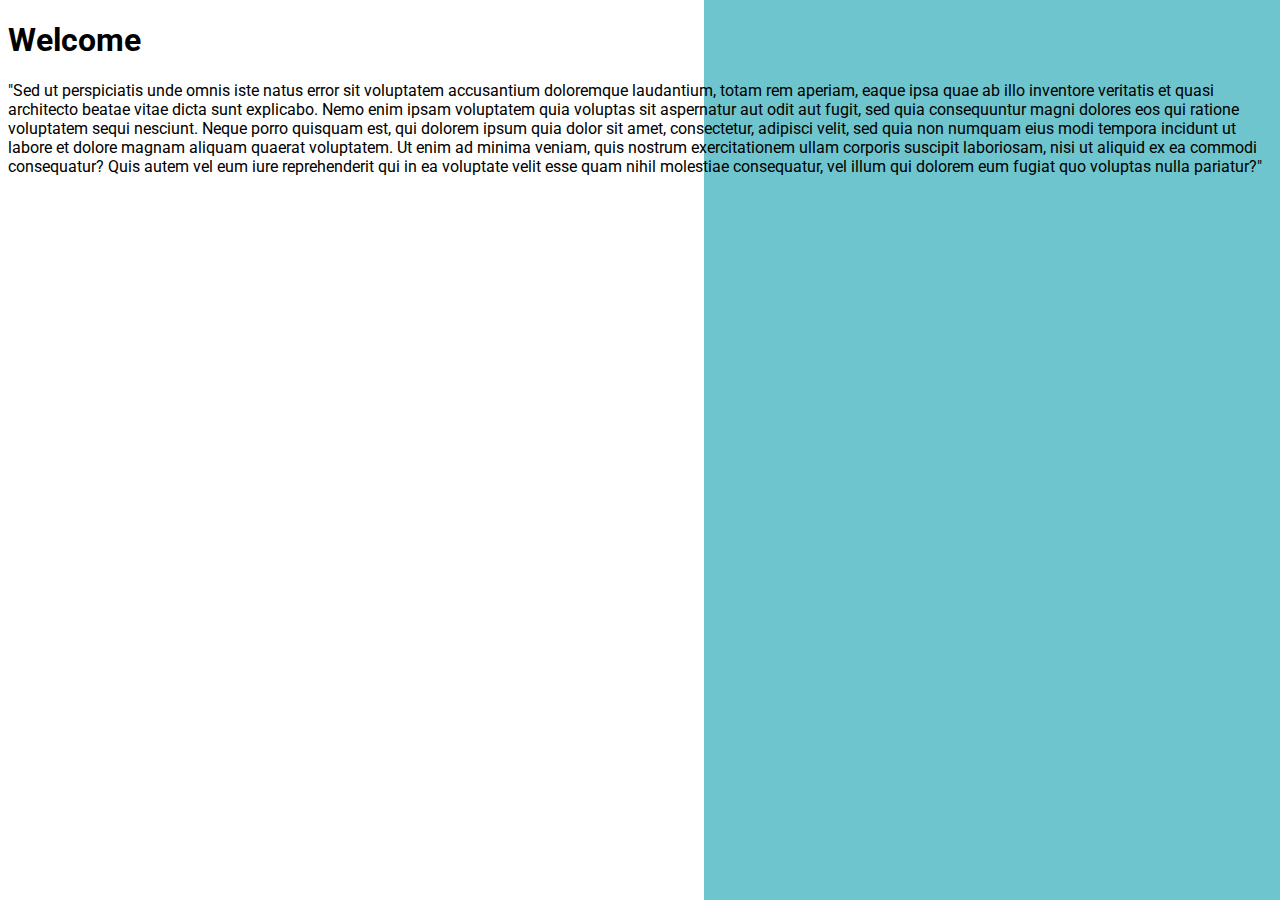
==== index.html @ 60c0a79e "first steps - Hello World" ====
<!DOCTYPE html>
<html lang="en">
<head>
    <meta charset="UTF-8">
    <meta http-equiv="X-UA-Compatible" content="IE=edge">
    <meta name="viewport" content="width=device-width, initial-scale=1.0">
    <link rel="stylesheet" href="css/index.css">
    <link rel="preconnect" href="https://fonts.googleapis.com">
    <link rel="preconnect" href="https://fonts.gstatic.com" crossorigin>
    <link href="https://fonts.googleapis.com/css2?family=Roboto&display=swap" rel="stylesheet">
    <title>Raffle Book</title>
</head>
<body>
    <h1>Welcome</h1>
    
    <p>"Sed ut perspiciatis unde omnis iste natus error sit voluptatem accusantium doloremque laudantium, totam rem aperiam, eaque ipsa quae ab illo inventore veritatis et quasi architecto beatae vitae dicta sunt explicabo. Nemo enim ipsam voluptatem quia voluptas sit aspernatur aut odit aut fugit, sed quia consequuntur magni dolores eos qui ratione voluptatem sequi nesciunt. Neque porro quisquam est, qui dolorem ipsum quia dolor sit amet, consectetur, adipisci velit, sed quia non numquam eius modi tempora incidunt ut labore et dolore magnam aliquam quaerat voluptatem. Ut enim ad minima veniam, quis nostrum exercitationem ullam corporis suscipit laboriosam, nisi ut aliquid ex ea commodi consequatur? Quis autem vel eum iure reprehenderit qui in ea voluptate velit esse quam nihil molestiae consequatur, vel illum qui dolorem eum fugiat quo voluptas nulla pariatur?"</p>
    
</body>
</html>
---- css/index.css ----
body {
    background-image: linear-gradient(to right, white 55%, #6ec5ce 45%);
    font-family: 'Roboto', sans-serif;
}
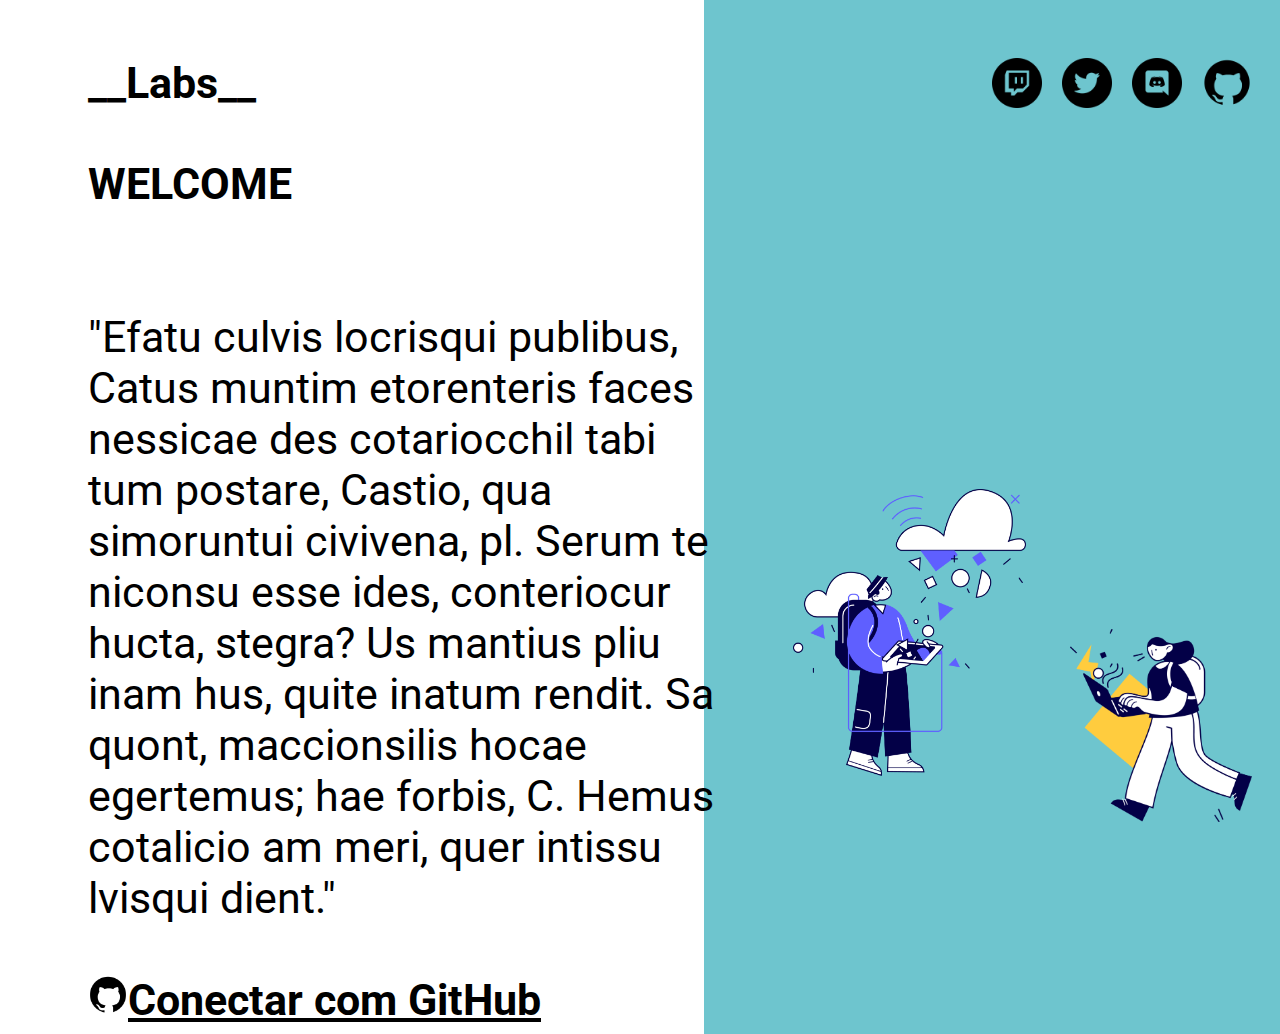
==== commit 13a6d105: "hope it works" ====
--- a/index.html
+++ b/index.html
@@ -11,9 +11,36 @@
     <title>Raffle Book</title>
 </head>
 <body>
-    <h1>Welcome</h1>
-    
-    <p>"Sed ut perspiciatis unde omnis iste natus error sit voluptatem accusantium doloremque laudantium, totam rem aperiam, eaque ipsa quae ab illo inventore veritatis et quasi architecto beatae vitae dicta sunt explicabo. Nemo enim ipsam voluptatem quia voluptas sit aspernatur aut odit aut fugit, sed quia consequuntur magni dolores eos qui ratione voluptatem sequi nesciunt. Neque porro quisquam est, qui dolorem ipsum quia dolor sit amet, consectetur, adipisci velit, sed quia non numquam eius modi tempora incidunt ut labore et dolore magnam aliquam quaerat voluptatem. Ut enim ad minima veniam, quis nostrum exercitationem ullam corporis suscipit laboriosam, nisi ut aliquid ex ea commodi consequatur? Quis autem vel eum iure reprehenderit qui in ea voluptate velit esse quam nihil molestiae consequatur, vel illum qui dolorem eum fugiat quo voluptas nulla pariatur?"</p>
-    
+    <header class="container">
+        <div class="col-left">
+            <b>__Labs__</b>
+        </div>
+        <div class="col-rig">
+            <a href="https://twitter.com/____ninas"><img class="icon"src="css\images\github.png" alt="github"></a>
+            <a href="https://twitter.com/____ninas"><img class="icon" src="css\images\discord.png" alt="discord"></a>
+            <a href="https://twitter.com/____ninas"><img class="icon"src="css\images\twitter.png" alt="twitter"></a>
+            <a href="https://twitter.com/____ninas"><img class="icon" src="css\images\twitch.png" alt="twitch"></a>
+        </div>
+    </header>
+        <div class="container">
+            <div class="col-left"> 
+
+                <b>WELCOME</b> 
+                <br>
+                <br>
+                <br>
+                "Efatu culvis locrisqui publibus, Catus muntim etorenteris faces nessicae des cotariocchil tabi tum postare, Castio, qua simoruntui civivena, pl.
+                Serum te niconsu esse ides, conteriocur hucta, stegra? Us mantius pliu inam hus, quite inatum rendit. Sa quont, maccionsilis hocae egertemus; hae forbis, C. Hemus cotalicio am meri, quer intissu lvisqui dient."
+                <br>
+                <br>
+                <a href="https://twitter.com/____ninas" style="color:black"><img class="icon2" src="css\images\github.png"><b>Conectar com GitHub</b></a>
+            </div>
+            <div class="col-rig">
+                <img class="img1" src="css/images/image1.png">
+                <img class="img2" src="css/images/image2.png">
+                
+            </div>
+        </div>
 </body>
+
 </html>--- a/css/index.css
+++ b/css/index.css
@@ -1,4 +1,53 @@
-body {
+body {   
     background-image: linear-gradient(to right, white 55%, #6ec5ce 45%);
     font-family: 'Roboto', sans-serif;
+        }
+    
+    .col-left{
+    width: 55%;
+    text-align: left;
+    padding-left: 80px;
+    padding-right: 30px;
+    padding-top: 50px;
+    font-size: 270%;
+    
+    
+
+
+        }
+
+.col-rig{
+    width: 45%;
+
+}
+
+.container{
+    display: flex;
+
+
+}
+
+.icon{
+    width: 50px;
+    float: right;
+    padding-top: 50px;
+    padding-right: 20px;
+}
+
+.icon2{
+    width: 40px;
+}
+
+.img1{
+    width: 45%;
+    float: left;
+    padding-left: 40px ;
+    padding-top: 380px;
+}
+
+.img2{
+    width: 35%;
+    float: right;
+    padding-top: 520px;
+    padding-right: 20px;
 }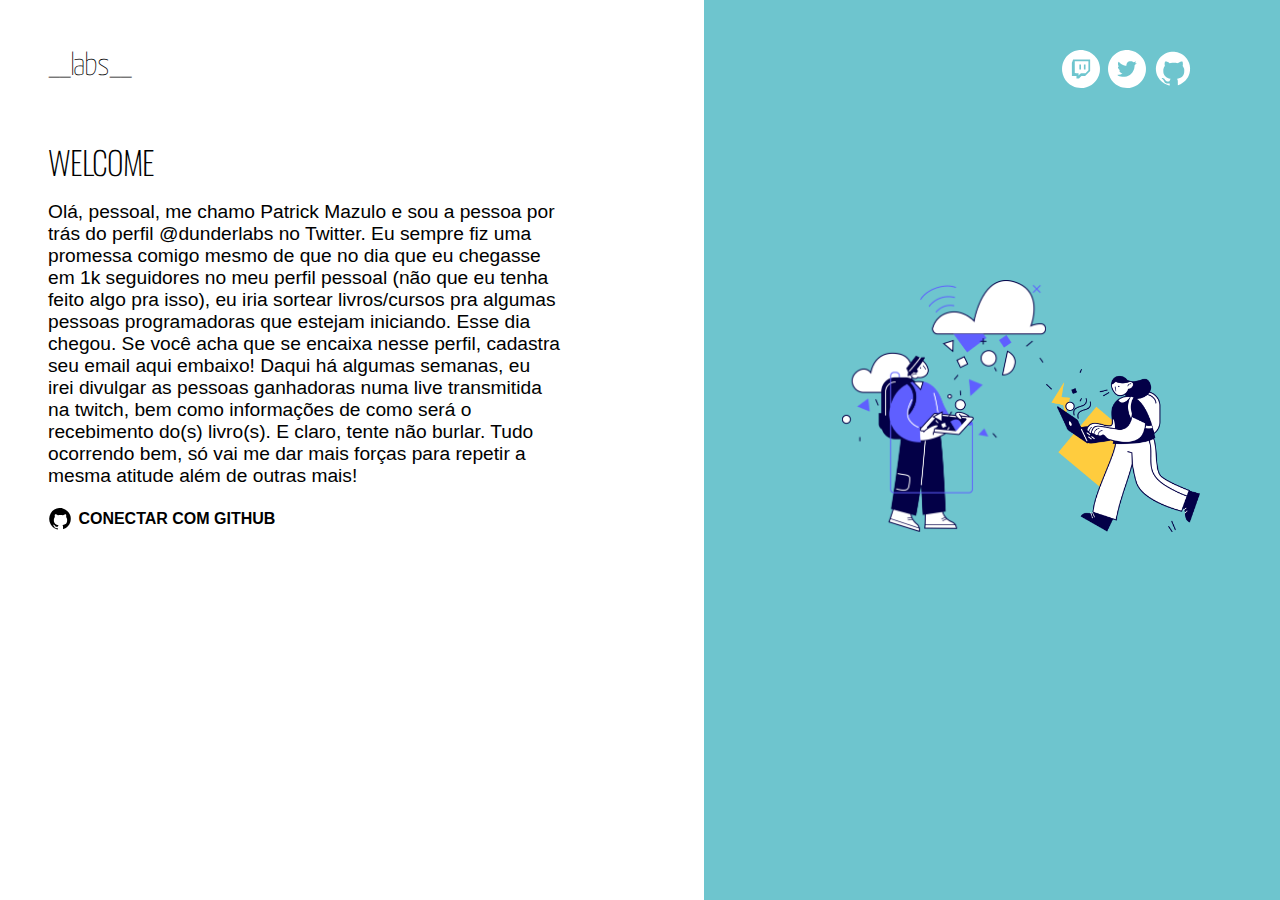
==== commit 0d7a76a4: "Changes in index page in fonts, colors and spacing" ====
--- a/index.html
+++ b/index.html
@@ -7,38 +7,56 @@
     <link rel="stylesheet" href="css/index.css">
     <link rel="preconnect" href="https://fonts.googleapis.com">
     <link rel="preconnect" href="https://fonts.gstatic.com" crossorigin>
-    <link href="https://fonts.googleapis.com/css2?family=Roboto&display=swap" rel="stylesheet">
-    <title>Raffle Book</title>
+    <link href="https://fonts.googleapis.com/css2?family=Oswald&family=Yanone+Kaffeesatz&familysvg=Roboto&display&display=swap" rel="stylesheet">    <title>Raffle Book</title>
 </head>
 <body>
     <header class="container">
         <div class="col-left">
-            <b>__Labs__</b>
+            <a href="http://blog.dunderlabs.com"><p class="logo-dunder">__labs__</p></a>
         </div>
-        <div class="col-rig">
-            <a href="https://twitter.com/____ninas"><img class="icon"src="css\images\github.png" alt="github"></a>
-            <a href="https://twitter.com/____ninas"><img class="icon" src="css\images\discord.png" alt="discord"></a>
-            <a href="https://twitter.com/____ninas"><img class="icon"src="css\images\twitter.png" alt="twitter"></a>
-            <a href="https://twitter.com/____ninas"><img class="icon" src="css\images\twitch.png" alt="twitch"></a>
+        <div class="col-rig icons-top">
+            <a href="https://github.com/dunderlabs"><img class="icon"src="css\images\github.svg" alt="github"></a>
+            <a href="https://twitter.com/dunderlabs"><img class="icon"src="css\images\twitter.svg" alt="twitter"></a>
+            <a href="https://www.twitch.tv/dunderlabs"><img class="icon" src="css\images\twitch.svg" alt="twitch"></a>
         </div>
     </header>
         <div class="container">
-            <div class="col-left"> 
+            <div class="col-left main-area-text"> 
+                <h1 class="main-title">WELCOME</h1> 
 
-                <b>WELCOME</b> 
-                <br>
-                <br>
-                <br>
-                "Efatu culvis locrisqui publibus, Catus muntim etorenteris faces nessicae des cotariocchil tabi tum postare, Castio, qua simoruntui civivena, pl.
-                Serum te niconsu esse ides, conteriocur hucta, stegra? Us mantius pliu inam hus, quite inatum rendit. Sa quont, maccionsilis hocae egertemus; hae forbis, C. Hemus cotalicio am meri, quer intissu lvisqui dient."
-                <br>
-                <br>
-                <a href="https://twitter.com/____ninas" style="color:black"><img class="icon2" src="css\images\github.png"><b>Conectar com GitHub</b></a>
+                <p class="index-main-text">
+                Olá, pessoal, me chamo Patrick Mazulo e sou a pessoa por trás do perfil <a
+                href="https://twitter.com/dunderlabs">@dunderlabs</a>
+                no Twitter.
+
+                Eu sempre fiz uma promessa comigo mesmo de que no dia que eu chegasse em 1k
+                seguidores
+                no meu <a href="https://twitter.com/ericleribertson">perfil pessoal</a> (não que eu
+                tenha feito algo pra isso), eu iria sortear
+                livros/cursos pra
+                algumas pessoas programadoras que estejam iniciando.
+
+                Esse dia chegou. Se você acha que se encaixa nesse perfil, cadastra seu email aqui
+                embaixo!
+
+                Daqui há algumas semanas, eu irei divulgar as pessoas ganhadoras numa live
+                transmitida na <a href="https://www.twitch.tv/dunderlabs">twitch</a>, bem como informações de como
+                será o recebimento do(s) livro(s).
+
+                E claro, tente não burlar. Tudo ocorrendo bem, só vai me dar mais forças para
+                repetir a mesma atitude além de outras mais!
+                </p>
+
+                <a class="connect-button" href="">
+                    <img class="icon-git-hub-connect" src="css\images\github.svg">
+                    <p class="connect-button-text">Conectar com GitHub</p>
+                </a>
+
             </div>
-            <div class="col-rig">
-                <img class="img1" src="css/images/image1.png">
-                <img class="img2" src="css/images/image2.png">
-                
+
+            <div class="col-rig all-images">
+                <img class="index-images img1" src="css/images/image1.png">
+                <img class="index-images img2" src="css/images/image2.png">
             </div>
         </div>
 </body>
--- a/css/index.css
+++ b/css/index.css
@@ -1,53 +1,135 @@
+* {
+    margin: 0;
+	padding: 0;
+	border: 0;
+	font-size: 100%;
+	font: inherit;
+	vertical-align: baseline;
+}
+
 body {   
     background-image: linear-gradient(to right, white 55%, #6ec5ce 45%);
     font-family: 'Roboto', sans-serif;
-        }
-    
-    .col-left{
-    width: 55%;
-    text-align: left;
-    padding-left: 80px;
-    padding-right: 30px;
-    padding-top: 50px;
-    font-size: 270%;
-    
-    
-
-
-        }
-
-.col-rig{
-    width: 45%;
-
 }
 
 .container{
     display: flex;
+    width: 100%;
+    height: 90%;
+}
 
 
+/* COLUNA ESQUERDA */
+
+.col-left > a {
+    text-decoration: none;
+}
+
+.logo-dunder {
+    font-family: 'Yanone Kaffeesatz', sans-serif;
+    font-weight: 300;
+    font-size: 2em;
+    font-weight: 150;
+    color: black;
+    letter-spacing: -1.2px;
+}
+
+.col-left{
+    width: 50%;
+    height: 100%;
+    text-align: left;
+    margin-left: 3em;
+    padding-top: 50px
+}
+
+.main-title{
+    font-weight: 300;
+    font-size: 2em;
+    font-weight: 150;
+    color: black;
+    letter-spacing: -1.2px;
+    font-family: 'Oswald', sans-serif;
+    margin-bottom: 0.5em;
+}
+
+.main-area-text{
+    display: flex;
+    flex-direction: column;
+    height: 100%;
+}
+
+.main-area-text > p {
+    width: 80%;
+    font-size: 1.2em;
+    margin-bottom: 1em;
+}
+
+.index-main-text > a {
+    text-decoration: none;
+    color: black;
+    font-family: 'Roboto', sans-serif;
+}
+
+.index-main-text > a:hover{
+    text-decoration: underline;
+    color: #6ec5ce;
+}
+
+.connect-button{
+    display: flex;
+    flex-wrap: nowrap;
+    align-items: center;
+    text-transform: uppercase;
+}
+
+.connect-button > p {
+    font-size: 1em;
+    text-decoration: none;
+    font-weight: 600;
+    margin-left: 1%;
+    color: black;
+}
+
+.connect-button > p:hover{
+    text-decoration: underline;
+    color: #6ec5ce;
+}
+
+
+.icon-git-hub-connect{
+    width: 1.5em;
+}
+
+/* COLUNA DIREITA */
+
+.col-rig{
+    width: 40%;
+    margin-right: 3em;
+}
+
+.icons-top{
+    
 }
 
 .icon{
-    width: 50px;
+    filter: invert(100%) sepia(0%) saturate(0%) hue-rotate(93deg) brightness(103%) contrast(103%);
+    width: 2.4em;
     float: right;
     padding-top: 50px;
-    padding-right: 20px;
+    padding-right: 1.5%;
 }
 
-.icon2{
-    width: 40px;
+.all-images{
+    display: flex;
+    flex-direction: row;
+    justify-content: flex-end;
+    align-items: flex-end;
+    margin-top: 15%;
 }
-
 .img1{
-    width: 45%;
-    float: left;
-    padding-left: 40px ;
-    padding-top: 380px;
+    width: 40%;
 }
 
 .img2{
-    width: 35%;
-    float: right;
-    padding-top: 520px;
-    padding-right: 20px;
+    width: 30%;
 }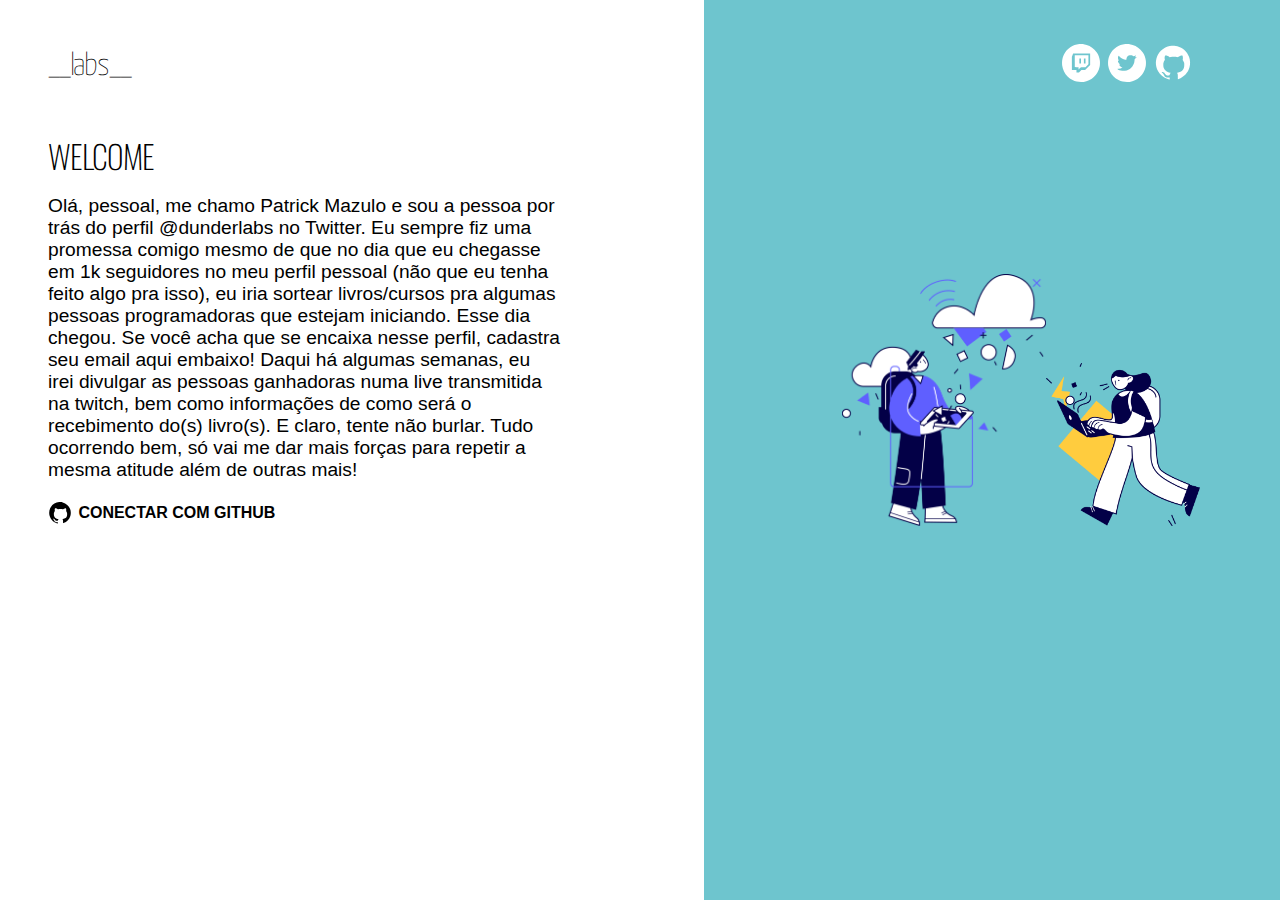
==== commit 52266331: "Registration page added and minor alterations on the index" ====
--- a/index.html
+++ b/index.html
@@ -14,9 +14,9 @@
         <div class="col-left">
             <a href="http://blog.dunderlabs.com"><p class="logo-dunder">__labs__</p></a>
         </div>
-        <div class="col-rig icons-top">
-            <a href="https://github.com/dunderlabs"><img class="icon"src="css\images\github.svg" alt="github"></a>
-            <a href="https://twitter.com/dunderlabs"><img class="icon"src="css\images\twitter.svg" alt="twitter"></a>
+        <div class="col-right icons-top">
+            <a href="https://github.com/dunderlabs"><img class="icon" src="css\images\github.svg" alt="github"></a>
+            <a href="https://twitter.com/dunderlabs"><img class="icon" src="css\images\twitter.svg" alt="twitter"></a>
             <a href="https://www.twitch.tv/dunderlabs"><img class="icon" src="css\images\twitch.svg" alt="twitch"></a>
         </div>
     </header>
@@ -54,7 +54,7 @@
 
             </div>
 
-            <div class="col-rig all-images">
+            <div class="col-right all-images">
                 <img class="index-images img1" src="css/images/image1.png">
                 <img class="index-images img2" src="css/images/image2.png">
             </div>
--- a/css/index.css
+++ b/css/index.css
@@ -9,6 +9,11 @@
 
 body {   
     background-image: linear-gradient(to right, white 55%, #6ec5ce 45%);
+    font-family: 'Roboto', sans-serif;
+}
+
+body.subscription {   
+    background-image: linear-gradient(to right,#6ec5ce 45%, white 45%);
     font-family: 'Roboto', sans-serif;
 }
 
@@ -38,7 +43,7 @@
     width: 50%;
     height: 100%;
     text-align: left;
-    margin-left: 3em;
+    padding-left: 3em;
     padding-top: 50px
 }
 
@@ -102,20 +107,20 @@
 
 /* COLUNA DIREITA */
 
-.col-rig{
+.col-right {
     width: 40%;
     margin-right: 3em;
 }
 
-.icons-top{
-    
+.subscription .icon {
+    filter: invert(80%) sepia(39%) saturate(446%) hue-rotate(135deg) brightness(85%) contrast(88%);
 }
 
-.icon{
+.icon {
     filter: invert(100%) sepia(0%) saturate(0%) hue-rotate(93deg) brightness(103%) contrast(103%);
     width: 2.4em;
     float: right;
-    padding-top: 50px;
+    padding-top: 44px;
     padding-right: 1.5%;
 }
 
@@ -130,6 +135,56 @@
     width: 40%;
 }
 
+.subscription .img1{
+    margin-left: 12%;
+    margin-top: 10%;
+}
+
 .img2{
     width: 30%;
-}+}
+
+#titulo-inscrição{
+    text-align: center;
+    font-family: 'Oswald', sans-serif;
+    font-size: 2em;
+    font-weight: 900;
+    color: #000000;
+}
+
+form label{
+    display: block;
+    margin: 5px 0;
+    font-weight: bold;
+}
+
+form input{
+    width: 94%;
+}
+
+form select{
+    width: 100%;
+}
+
+form input, form select{
+    border: 1px solid #898989;
+    padding: 6px;
+    border-radius: 5px;
+    margin-bottom: 10px;
+}
+
+.group{
+    display: inline-grid;
+    width: 45%;
+    margin: 0 24px 0 0;
+}
+
+form button[type="submit"]{
+    display: table;
+    margin: 20px auto 0 auto;
+    border-radius: 5px;
+    background-color: #6ec5ce;
+    padding: 5px 78px;
+    color: #fff;
+}
+
